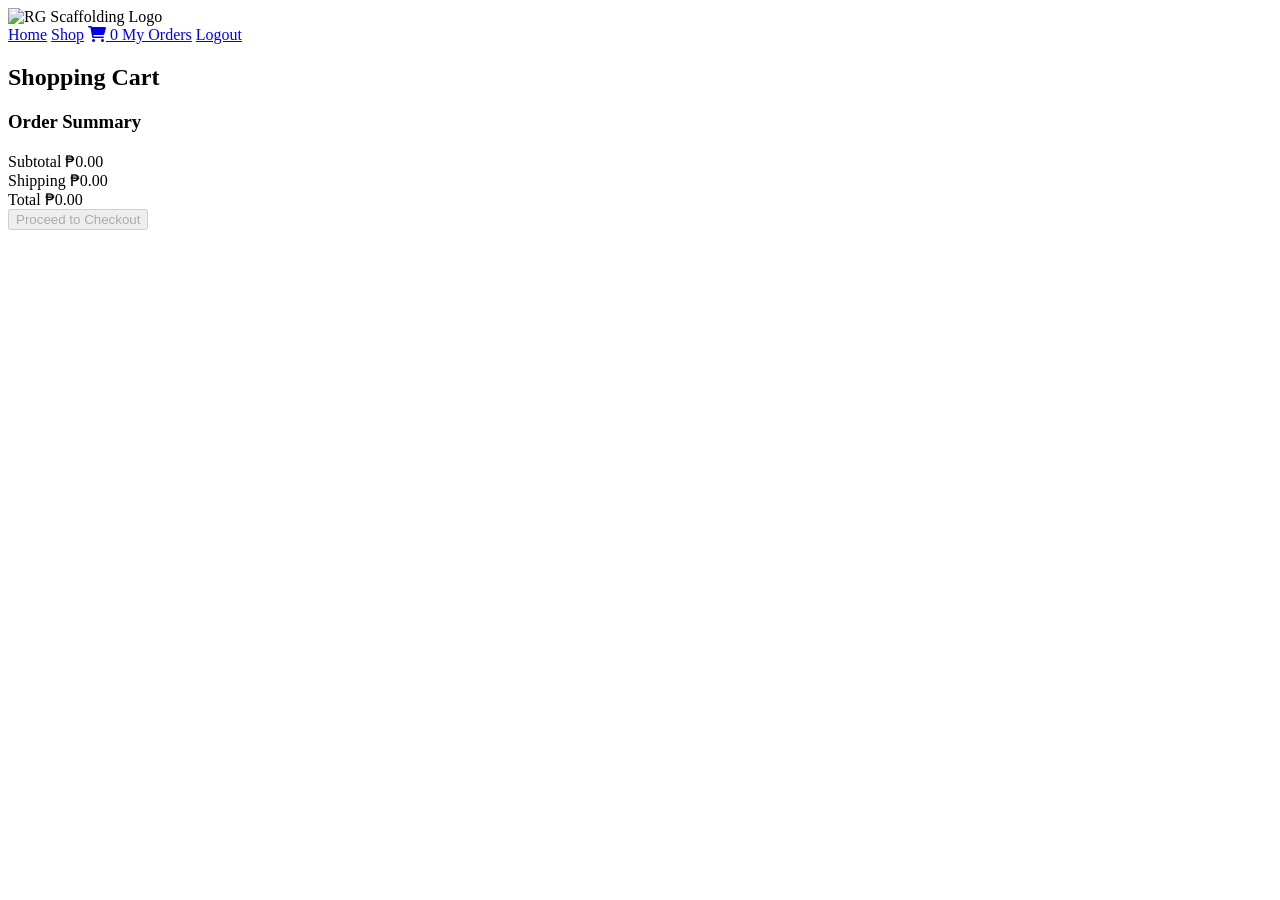
==== cart.html @ 0ffde08e "Add files via upload" ====
<!DOCTYPE html>
<html lang="en">
<head>
    <meta charset="UTF-8">
    <meta name="viewport" content="width=device-width, initial-scale=1.0">
    <title>Shopping Cart | RG Scaffolding</title>
    <link rel="icon" href="images/rgscaffolding-logo-32px.png" type="image/png">
    <link rel="stylesheet" href="css/styles.css">
    <link rel="stylesheet" href="css/cart.css">
    <link rel="stylesheet" href="https://cdnjs.cloudflare.com/ajax/libs/font-awesome/6.0.0/css/all.min.css">
</head>
<body>
    <nav class="main-nav">
        <div class="logo-container">
            <img src="images/rgscaffolding-logo-500px.png" alt="RG Scaffolding Logo" class="logo">
        </div>
        <div class="nav-links">
            <a href="index.html">Home</a>
            <a href="shop.html">Shop</a>
            <a href="#" class="active cart-link">
                <i class="fas fa-shopping-cart"></i>
                <span class="cart-count">0</span>
            </a>
            <a href="my-orders.html">My Orders</a>
            <a href="#" id="logoutBtn">Logout</a>
        </div>
    </nav>

    <main class="cart-container">
        <h2>Shopping Cart</h2>
        
        <div class="cart-content">
            <div class="cart-items">
                <!-- Cart items will be dynamically loaded here -->
            </div>

            <div class="cart-summary">
                <h3>Order Summary</h3>
                <div class="summary-item">
                    <span>Subtotal</span>
                    <span class="subtotal">₱0.00</span>
                </div>
                <div class="summary-item">
                    <span>Shipping</span>
                    <span class="shipping">₱0.00</span>
                </div>
                <div class="summary-item total">
                    <span>Total</span>
                    <span class="total-amount">₱0.00</span>
                </div>
                <button class="checkout-btn" disabled>Proceed to Checkout</button>
            </div>
        </div>
    </main>

    <!-- Load scripts in the correct order -->
    <script src="js/main.js"></script>
    <script src="js/cart.js"></script>
</body>
</html>
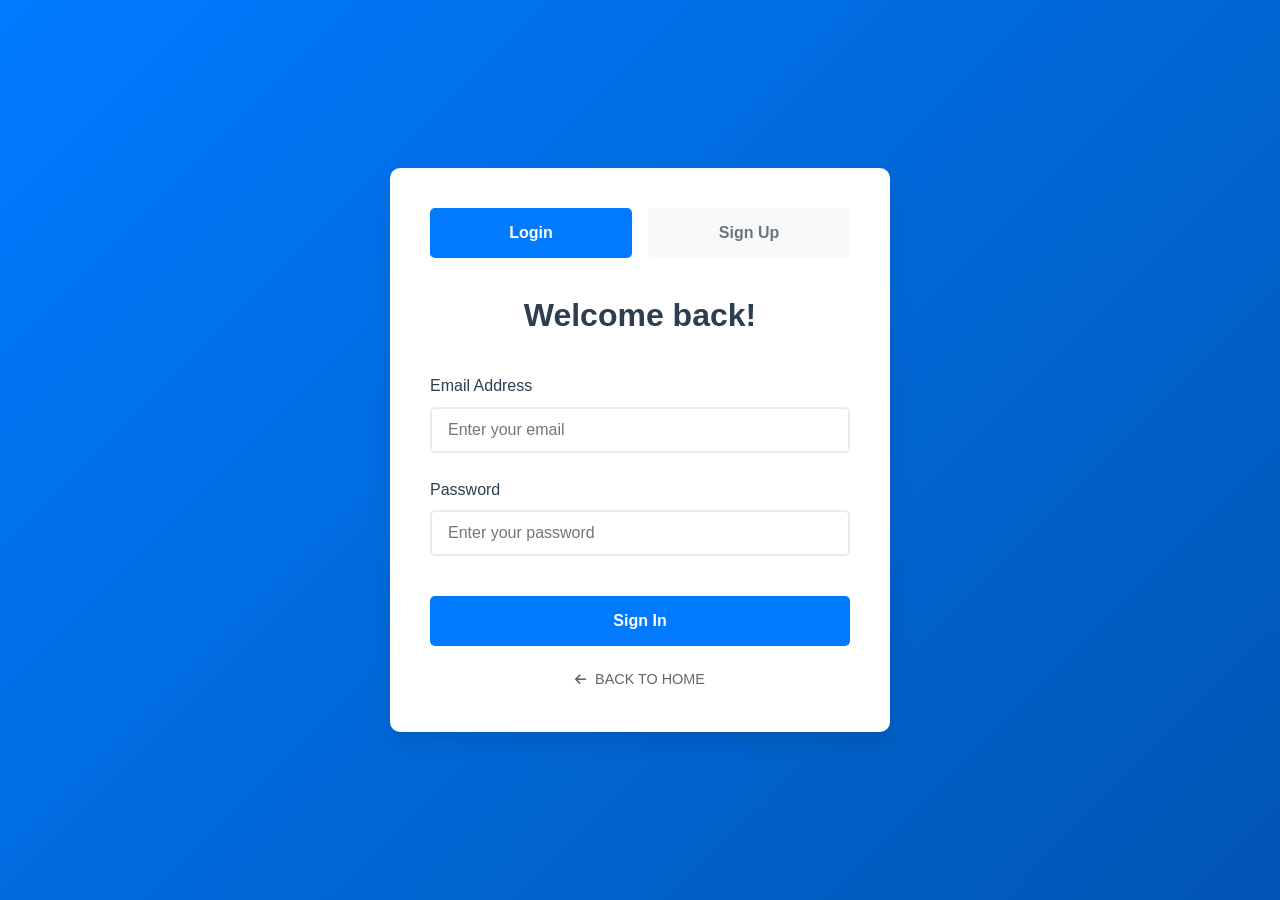
==== commit 6746efc8: "added meta information" ====
--- a/cart.html
+++ b/cart.html
@@ -1,14 +1,22 @@
 <!DOCTYPE html>
 <html lang="en">
-<head>
-    <meta charset="UTF-8">
-    <meta name="viewport" content="width=device-width, initial-scale=1.0">
-    <title>Shopping Cart | RG Scaffolding</title>
-    <link rel="icon" href="images/rgscaffolding-logo-32px.png" type="image/png">
-    <link rel="stylesheet" href="css/styles.css">
-    <link rel="stylesheet" href="css/cart.css">
-    <link rel="stylesheet" href="https://cdnjs.cloudflare.com/ajax/libs/font-awesome/6.0.0/css/all.min.css">
-</head>
+
+    <head>
+        <meta charset="UTF-8">
+        <meta name="viewport" content="width=device-width, initial-scale=1.0">
+        <meta name="description" content="This is RG Scaffolding's e-commerce website.">
+        <meta name="keywords" content="scaffolding, scaffold rental, scaffold sale, scaffolding services">
+        <meta name="author" content="Rhundei Zen Ballesteros, Mariel Gravidez, Rylie Julian Tengco">
+
+        <title>Shopping Cart | RG Scaffolding</title>
+
+        <link rel="icon" href="images/rgscaffolding-logo-32px.png" type="image/png">
+        
+        <link rel="stylesheet" href="css/styles.css">
+        <link rel="stylesheet" href="css/cart.css">
+        <link rel="stylesheet" href="https://cdnjs.cloudflare.com/ajax/libs/font-awesome/6.0.0/css/all.min.css">
+    </head>
+
 <body>
     <nav class="main-nav">
         <div class="logo-container">
@@ -57,4 +65,4 @@
     <script src="js/main.js"></script>
     <script src="js/cart.js"></script>
 </body>
-</html> +</html>
--- a/css/styles.css
+++ b/css/styles.css
@@ -0,0 +1,597 @@
+/* Reset and Base Styles */
+* {
+    margin: 0;
+    padding: 0;
+    box-sizing: border-box;
+}
+
+body {
+    font-family: 'Segoe UI', Tahoma, Geneva, Verdana, sans-serif;
+    line-height: 1.6;
+    color: #333;
+    background-color: #f8f9fa;
+}
+
+/* Navigation Styles */
+.main-nav {
+    background-color: #fff;
+    padding: 1rem 2rem;
+    box-shadow: 0 2px 8px rgba(0, 0, 0, 0.1);
+    display: flex;
+    justify-content: space-between;
+    align-items: center;
+    position: fixed;
+    top: 0;
+    left: 0;
+    right: 0;
+    z-index: 1000;
+    height: 80px;
+}
+
+.logo-container {
+    display: flex;
+    align-items: center;
+    gap: 1rem;
+}
+
+.logo {
+    width: 50px;
+    height: 50px;
+    object-fit: contain;
+}
+
+.logo-container h1 {
+    font-size: 1.5rem;
+    font-weight: 600;
+    color: #2c3e50;
+}
+
+.nav-links {
+    display: flex;
+    gap: 2rem;
+    align-items: center;
+}
+
+.nav-links a {
+    text-decoration: none;
+    color: #2c3e50;
+    font-weight: 500;
+    font-size: 1rem;
+    transition: all 0.3s ease;
+    padding: 0.5rem 1rem;
+    border-radius: 4px;
+}
+
+.nav-links a:hover {
+    color: #007bff;
+    background-color: #f8f9fa;
+}
+
+.nav-links a.active {
+    color: #007bff;
+    background-color: #e9ecef;
+}
+
+/* Hero Section */
+#hero {
+    height: 100vh;
+    background: linear-gradient(135deg, #007bff 0%, #0056b3 100%);
+    display: flex;
+    align-items: center;
+    justify-content: center;
+    text-align: center;
+    padding: 0 1rem;
+}
+
+.hero-content {
+    max-width: 800px;
+    color: #fff;
+    padding: 2rem;
+}
+
+.hero-content h2 {
+    font-size: 3.5rem;
+    font-weight: 700;
+    margin-bottom: 1rem;
+    line-height: 1.2;
+}
+
+.hero-content p {
+    font-size: 1.25rem;
+    margin-bottom: 2rem;
+    opacity: 0.9;
+}
+
+/* About Section */
+#about {
+    padding: 5rem 2rem;
+    background-color: #fff;
+    text-align: center;
+}
+
+#about h2 {
+    font-size: 2.5rem;
+    color: #2c3e50;
+    margin-bottom: 2rem;
+}
+
+#about p {
+    max-width: 800px;
+    margin: 0 auto;
+    font-size: 1.1rem;
+    color: #6c757d;
+}
+
+/* Gallery Section */
+#gallery {
+    padding: 5rem 2rem;
+    background-color: #f8f9fa;
+}
+
+#gallery h2 {
+    text-align: center;
+    font-size: 2.5rem;
+    color: #2c3e50;
+    margin-bottom: 3rem;
+}
+
+.product-gallery {
+    display: grid;
+    grid-template-columns: repeat(auto-fit, minmax(300px, 1fr));
+    gap: 2rem;
+    max-width: 1200px;
+    margin: 0 auto;
+}
+
+.product-card {
+    background: #fff;
+    border-radius: 10px;
+    overflow: hidden;
+    box-shadow: 0 4px 6px rgba(0, 0, 0, 0.1);
+    transition: transform 0.3s ease;
+}
+
+.product-card:hover {
+    transform: translateY(-5px);
+}
+
+.product-card img {
+    width: 100%;
+    height: 250px;
+    object-fit: cover;
+}
+
+.product-info {
+    padding: 1.5rem;
+}
+
+.product-info h3 {
+    font-size: 1.25rem;
+    margin-bottom: 0.5rem;
+    color: #2c3e50;
+}
+
+.product-info .price {
+    font-size: 1.5rem;
+    color: #007bff;
+    font-weight: 600;
+    margin-bottom: 1rem;
+}
+
+.product-info .description {
+    color: #6c757d;
+    margin-bottom: 1.5rem;
+}
+
+/* Contact Section */
+#contact {
+    padding: 5rem 2rem;
+    background-color: #fff;
+    text-align: center;
+}
+
+#contact h2 {
+    font-size: 2.5rem;
+    color: #2c3e50;
+    margin-bottom: 3rem;
+}
+
+.contact-info {
+    display: flex;
+    justify-content: center;
+    gap: 4rem;
+    margin-bottom: 3rem;
+}
+
+.contact-info div {
+    display: flex;
+    align-items: center;
+    gap: 1rem;
+}
+
+.contact-info i {
+    font-size: 1.5rem;
+    color: #007bff;
+}
+
+.contact-info p {
+    font-size: 1.1rem;
+    color: #6c757d;
+}
+
+.social-links {
+    display: flex;
+    justify-content: center;
+    gap: 2rem;
+}
+
+.social-link {
+    width: 50px;
+    height: 50px;
+    background-color: #f8f9fa;
+    border-radius: 50%;
+    display: flex;
+    align-items: center;
+    justify-content: center;
+    color: #007bff;
+    font-size: 1.5rem;
+    transition: all 0.3s ease;
+}
+
+.social-link:hover {
+    background-color: #007bff;
+    color: #fff;
+    transform: translateY(-3px);
+}
+
+/* Footer */
+footer {
+    background-color: #2c3e50;
+    color: #fff;
+    text-align: center;
+    padding: 2rem;
+}
+
+/* Button Styles */
+.btn, button {
+    padding: 0.75rem 1.5rem;
+    border: none;
+    border-radius: 5px;
+    cursor: pointer;
+    font-weight: 600;
+    transition: all 0.3s ease;
+}
+
+.cta-button {
+    background-color: #fff;
+    color: #007bff;
+    padding: 1rem 2.5rem;
+    text-decoration: none;
+    border-radius: 50px;
+    font-size: 1.1rem;
+    font-weight: 600;
+    display: inline-block;
+    transition: all 0.3s ease;
+    box-shadow: 0 4px 6px rgba(0, 0, 0, 0.1);
+}
+
+.cta-button:hover {
+    background-color: #007bff;
+    color: #fff;
+    transform: translateY(-2px);
+    box-shadow: 0 6px 8px rgba(0, 0, 0, 0.2);
+}
+
+/* Form Styles */
+.form-group {
+    margin-bottom: 1.5rem;
+}
+
+label {
+    display: block;
+    margin-bottom: 0.5rem;
+    font-weight: 500;
+    color: #2c3e50;
+}
+
+input[type="text"],
+input[type="email"],
+input[type="password"],
+input[type="tel"],
+input[type="number"],
+textarea,
+select {
+    width: 100%;
+    padding: 0.75rem;
+    border: 2px solid #e9ecef;
+    border-radius: 5px;
+    font-size: 1rem;
+    transition: all 0.3s ease;
+    background-color: #fff;
+}
+
+input:focus,
+textarea:focus,
+select:focus {
+    outline: none;
+    border-color: #007bff;
+    box-shadow: 0 0 0 3px rgba(0, 123, 255, 0.1);
+}
+
+/* Status Badge Styles */
+.status-badge {
+    padding: 0.25rem 0.75rem;
+    border-radius: 20px;
+    font-size: 0.875rem;
+    font-weight: 500;
+}
+
+.status-badge.processing {
+    background-color: #fff3cd;
+    color: #856404;
+}
+
+.status-badge.out-for-delivery {
+    background-color: #cce5ff;
+    color: #004085;
+}
+
+.status-badge.delivered {
+    background-color: #d4edda;
+    color: #155724;
+}
+
+.status-badge.completed {
+    background-color: #c3e6cb;
+    color: #155724;
+}
+
+/* Modal Styles */
+.modal {
+    display: none;
+    position: fixed;
+    top: 0;
+    left: 0;
+    width: 100%;
+    height: 100%;
+    background-color: rgba(0, 0, 0, 0.5);
+    z-index: 1100;
+}
+
+.modal-content {
+    background-color: #fff;
+    margin: 5% auto;
+    padding: 2rem;
+    border-radius: 8px;
+    max-width: 600px;
+    position: relative;
+}
+
+.close-modal {
+    position: absolute;
+    right: 1rem;
+    top: 1rem;
+    font-size: 1.5rem;
+    cursor: pointer;
+    color: #666;
+}
+
+/* Utility Classes */
+.text-center {
+    text-align: center;
+}
+
+.mt-1 { margin-top: 1rem; }
+.mt-2 { margin-top: 2rem; }
+.mb-1 { margin-bottom: 1rem; }
+.mb-2 { margin-bottom: 2rem; }
+
+/* Responsive Design */
+@media (max-width: 992px) {
+    .hero-content h2 {
+        font-size: 3rem;
+    }
+    
+    .contact-info {
+        flex-direction: column;
+        gap: 2rem;
+    }
+}
+
+@media (max-width: 768px) {
+    .main-nav {
+        padding: 1rem;
+    }
+
+    .nav-links {
+        display: none;
+    }
+
+    .hero-content h2 {
+        font-size: 2.5rem;
+    }
+
+    #about,
+    #gallery,
+    #contact {
+        padding: 3rem 1rem;
+    }
+
+    .product-gallery {
+        grid-template-columns: repeat(auto-fit, minmax(250px, 1fr));
+    }
+}
+
+@media (max-width: 576px) {
+    .hero-content h2 {
+        font-size: 2rem;
+    }
+
+    .hero-content p {
+        font-size: 1.1rem;
+    }
+
+    .social-links {
+        gap: 1rem;
+    }
+}
+
+/* Notification System */
+.notification {
+    position: fixed;
+    bottom: 20px;
+    right: 20px;
+    padding: 1rem 2rem;
+    border-radius: 8px;
+    color: #fff;
+    font-weight: 500;
+    z-index: 1000;
+    display: flex;
+    align-items: center;
+    gap: 0.5rem;
+    box-shadow: 0 4px 6px rgba(0, 0, 0, 0.1);
+    animation: slideIn 0.3s ease-out, fadeOut 0.3s ease-out 2.7s;
+    max-width: 300px;
+}
+
+.notification.success {
+    background-color: #28a745;
+}
+
+.notification.error {
+    background-color: #dc3545;
+}
+
+.notification i {
+    font-size: 1.2rem;
+}
+
+@keyframes slideIn {
+    from {
+        transform: translateX(100%);
+        opacity: 0;
+    }
+    to {
+        transform: translateX(0);
+        opacity: 1;
+    }
+}
+
+@keyframes fadeOut {
+    from {
+        opacity: 1;
+    }
+    to {
+        opacity: 0;
+    }
+}
+
+/* Design Additions by Mariel */
+
+#hero span {
+font-size: 4.5rem;
+    color: black;
+    text-transform: uppercase;
+}
+
+a {
+    text-transform: uppercase;
+}
+
+#about p {
+    text-align: justify;
+    text-indent: 50px;
+}
+
+ul {
+    list-style-position: inside;
+}
+
+.logo {
+    width: 80px;
+    height: 80px;
+    object-fit: contain;
+}
+
+#hero img {
+    width: 100%;
+    max-width: 300px; 
+    height: auto;
+}
+
+#gallery p {
+    color: #6c757d;
+    text-align: center;
+    font-size: 1.25rem;
+    margin-bottom: 2rem;
+    opacity: 0.9;
+}
+
+#gallery h2 {
+    margin-bottom: 0;
+}
+
+#carousell-logo {
+    width: 30px;
+    height: auto;
+}
+
+footer {
+    background-color: rgb(38, 126, 226);
+    color: white;
+}
+
+.section {
+    min-height: 100vh;
+    padding: 30px 20px;
+}
+
+.section h2 {
+    font-size: 2rem;
+    margin-bottom: 10px;
+}
+
+.section p {
+    font-size: 1rem;
+    line-height: 1.5;
+}
+
+#services {
+    display: flex;
+    flex-direction: column;
+    align-items: center;
+    justify-content: center;
+    text-align: center;
+}
+
+#services h2 {
+    font-size: 2.5rem;
+    margin-bottom: 20px;
+}
+
+#services .cards {
+    display: flex;
+    flex-wrap: wrap;
+    justify-content: center;
+    gap: 30px;
+    padding: 20px 0;
+}
+
+#services .card {
+    background-color: white;
+    box-shadow: 0 2px 4px rgba(0, 0, 0, 0.1);
+    border-radius: 8px;
+    width: 300px;
+    text-align: center;
+}
+
+#services .card img {
+    width: 100%;
+    border-radius: 8px 8px 0 0;
+}
+
+#services .card p {
+    padding: 15px;
+    font-size: 1rem;
+    color: #333;
+}
--- a/css/cart.css
+++ b/css/cart.css
@@ -0,0 +1,222 @@
+.cart-container {
+    max-width: 1200px;
+    margin: 2rem auto;
+    padding: 0 1rem;
+}
+
+.cart-container h2 {
+    margin-bottom: 2rem;
+    color: #333;
+}
+
+.cart-content {
+    display: grid;
+    grid-template-columns: 2fr 1fr;
+    gap: 2rem;
+}
+
+/* Cart Items */
+.cart-items {
+    background-color: #fff;
+    border-radius: 8px;
+    box-shadow: 0 2px 4px rgba(0, 0, 0, 0.1);
+    padding: 1.5rem;
+}
+
+.cart-item {
+    display: grid;
+    grid-template-columns: auto 1fr auto;
+    gap: 1.5rem;
+    padding: 1rem 0;
+    border-bottom: 1px solid #eee;
+}
+
+.cart-item:last-child {
+    border-bottom: none;
+}
+
+.cart-item img {
+    width: 100px;
+    height: 100px;
+    object-fit: cover;
+    border-radius: 4px;
+}
+
+.item-details {
+    display: flex;
+    flex-direction: column;
+    justify-content: space-between;
+}
+
+.item-details h3 {
+    margin-bottom: 0.5rem;
+    font-size: 1.1rem;
+}
+
+.item-details .price {
+    color: #007bff;
+    font-weight: 600;
+    font-size: 1.1rem;
+}
+
+.quantity-controls {
+    display: flex;
+    align-items: center;
+    gap: 0.5rem;
+    margin-top: 0.5rem;
+}
+
+.quantity-btn {
+    background-color: #f8f9fa;
+    border: 1px solid #ddd;
+    width: 30px;
+    height: 30px;
+    border-radius: 4px;
+    display: flex;
+    align-items: center;
+    justify-content: center;
+    cursor: pointer;
+    transition: all 0.3s ease;
+}
+
+.quantity-btn:hover {
+    background-color: #e9ecef;
+}
+
+.quantity-input {
+    width: 50px;
+    text-align: center;
+    border: 1px solid #ddd;
+    border-radius: 4px;
+    padding: 0.25rem;
+}
+
+.remove-item {
+    background: none;
+    border: none;
+    color: #dc3545;
+    cursor: pointer;
+    transition: color 0.3s ease;
+}
+
+.remove-item:hover {
+    color: #c82333;
+}
+
+/* Cart Summary */
+.cart-summary {
+    background-color: #fff;
+    border-radius: 8px;
+    box-shadow: 0 2px 4px rgba(0, 0, 0, 0.1);
+    padding: 1.5rem;
+    height: fit-content;
+    position: sticky;
+    top: 100px;
+}
+
+.cart-summary h3 {
+    margin-bottom: 1.5rem;
+    color: #333;
+}
+
+.summary-item {
+    display: flex;
+    justify-content: space-between;
+    margin-bottom: 1rem;
+    color: #666;
+}
+
+.summary-item.total {
+    margin-top: 1rem;
+    padding-top: 1rem;
+    border-top: 1px solid #eee;
+    color: #333;
+    font-weight: 600;
+    font-size: 1.1rem;
+}
+
+.checkout-btn {
+    width: 100%;
+    background-color: #007bff;
+    color: #fff;
+    padding: 1rem;
+    border: none;
+    border-radius: 4px;
+    font-weight: 600;
+    cursor: pointer;
+    transition: background-color 0.3s ease;
+    margin-top: 1rem;
+}
+
+.checkout-btn:hover {
+    background-color: #0056b3;
+}
+
+/* Empty Cart State */
+.empty-cart {
+    text-align: center;
+    padding: 3rem;
+}
+
+.empty-cart i {
+    font-size: 4rem;
+    color: #ddd;
+    margin-bottom: 1rem;
+}
+
+.empty-cart p {
+    color: #666;
+    margin-bottom: 1.5rem;
+}
+
+.continue-shopping {
+    display: inline-block;
+    background-color: #007bff;
+    color: #fff;
+    padding: 0.75rem 1.5rem;
+    text-decoration: none;
+    border-radius: 4px;
+    transition: background-color 0.3s ease;
+}
+
+.continue-shopping:hover {
+    background-color: #0056b3;
+}
+
+/* Responsive Design */
+@media (max-width: 992px) {
+    .cart-content {
+        grid-template-columns: 3fr 2fr;
+    }
+}
+
+@media (max-width: 768px) {
+    .cart-content {
+        grid-template-columns: 1fr;
+    }
+
+    .cart-summary {
+        position: static;
+        order: -1;
+    }
+
+    .cart-item {
+        grid-template-columns: auto 1fr;
+    }
+
+    .remove-item {
+        grid-column: 1 / -1;
+        justify-self: end;
+    }
+}
+
+@media (max-width: 576px) {
+    .cart-item img {
+        width: 80px;
+        height: 80px;
+    }
+
+    .quantity-controls {
+        flex-wrap: wrap;
+    }
+} 
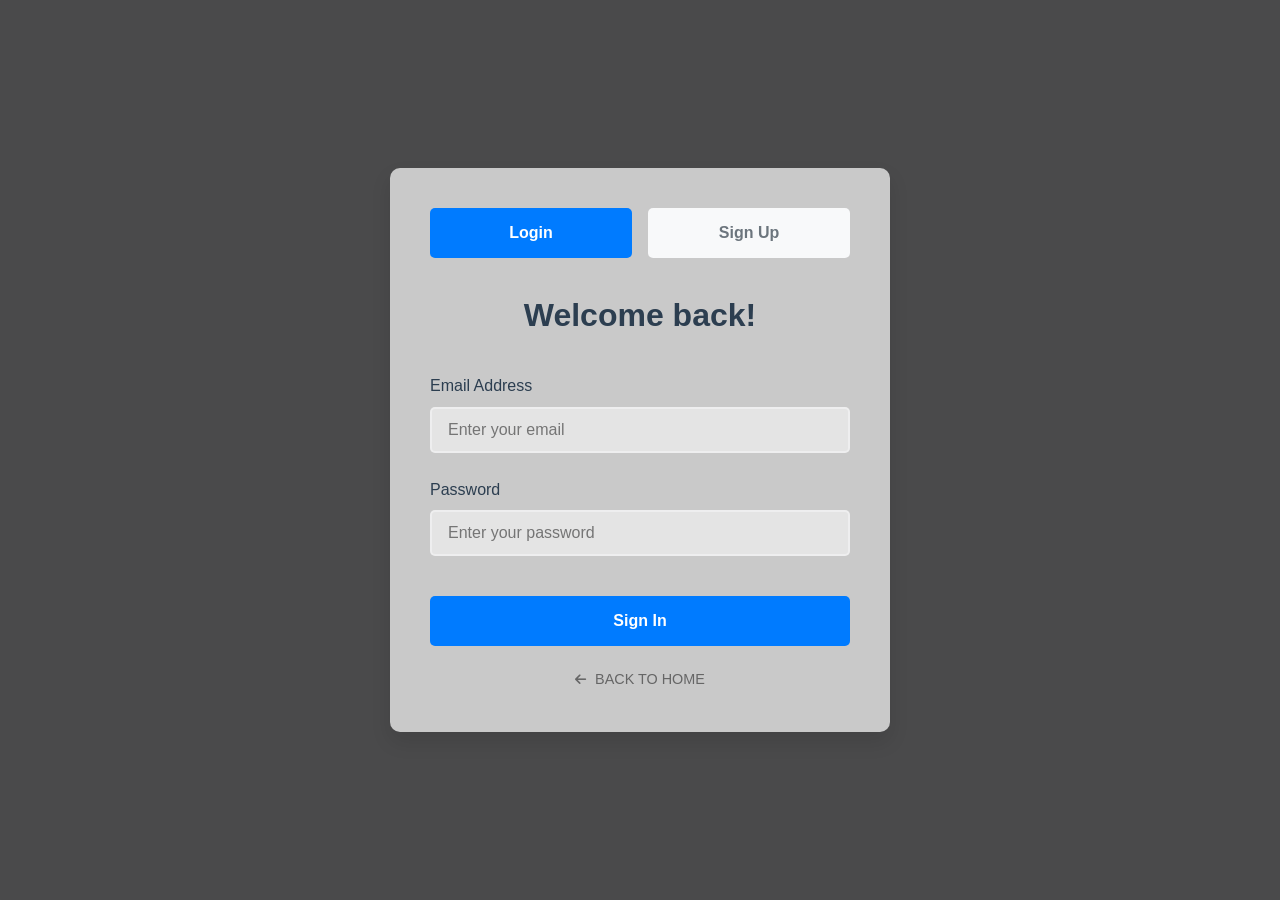
==== commit 970eac3c: "mwehehe" ====
--- a/cart.html
+++ b/cart.html
@@ -6,7 +6,7 @@
         <meta name="viewport" content="width=device-width, initial-scale=1.0">
         <meta name="description" content="This is RG Scaffolding's e-commerce website.">
         <meta name="keywords" content="scaffolding, scaffold rental, scaffold sale, scaffolding services">
-        <meta name="author" content="Rhundei Zen Ballesteros, Mariel Gravidez, Rylie Julian Tengco">
+        <meta name="author" content="Rhundei Zen Ballesteros, Mariel Gravidez, Julian Rylie Tengco">
 
         <title>Shopping Cart | RG Scaffolding</title>
 
--- a/css/styles.css
+++ b/css/styles.css
@@ -125,7 +125,7 @@
 /* Gallery Section */
 #gallery {
     padding: 5rem 2rem;
-    background-color: #f8f9fa;
+    background-color: #fff;
 }
 
 #gallery h2 {
@@ -186,7 +186,7 @@
 /* Contact Section */
 #contact {
     padding: 5rem 2rem;
-    background-color: #fff;
+    background-color: #f8f9fa;
     text-align: center;
 }
 
@@ -244,6 +244,10 @@
     transform: translateY(-3px);
 }
 
+.social-links a:nth-child(2):hover {
+    background-color:#f12d2f;
+}
+
 /* Footer */
 footer {
     background-color: #2c3e50;
@@ -253,7 +257,8 @@
 }
 
 /* Button Styles */
-.btn, button {
+.btn,
+button {
     padding: 0.75rem 1.5rem;
     border: none;
     border-radius: 5px;
@@ -263,8 +268,8 @@
 }
 
 .cta-button {
-    background-color: #fff;
-    color: #007bff;
+    background-color: #007bff;
+    color: #ffffff;
     padding: 1rem 2.5rem;
     text-decoration: none;
     border-radius: 50px;
@@ -381,17 +386,28 @@
     text-align: center;
 }
 
-.mt-1 { margin-top: 1rem; }
-.mt-2 { margin-top: 2rem; }
-.mb-1 { margin-bottom: 1rem; }
-.mb-2 { margin-bottom: 2rem; }
+.mt-1 {
+    margin-top: 1rem;
+}
+
+.mt-2 {
+    margin-top: 2rem;
+}
+
+.mb-1 {
+    margin-bottom: 1rem;
+}
+
+.mb-2 {
+    margin-bottom: 2rem;
+}
 
 /* Responsive Design */
 @media (max-width: 992px) {
     .hero-content h2 {
         font-size: 3rem;
     }
-    
+
     .contact-info {
         flex-direction: column;
         gap: 2rem;
@@ -471,6 +487,7 @@
         transform: translateX(100%);
         opacity: 0;
     }
+
     to {
         transform: translateX(0);
         opacity: 1;
@@ -481,18 +498,13 @@
     from {
         opacity: 1;
     }
+
     to {
         opacity: 0;
     }
 }
 
 /* Design Additions by Mariel */
-
-#hero span {
-font-size: 4.5rem;
-    color: black;
-    text-transform: uppercase;
-}
 
 a {
     text-transform: uppercase;
@@ -513,10 +525,11 @@
     object-fit: contain;
 }
 
-#hero img {
-    width: 100%;
-    max-width: 300px; 
+#hero img.logo {
+    max-width: 500px;
+    width: 100%;
     height: auto;
+    filter: brightness(1.5) saturate(2) contrast(1.2);
 }
 
 #gallery p {
@@ -542,7 +555,6 @@
 }
 
 .section {
-    min-height: 100vh;
     padding: 30px 20px;
 }
 
@@ -562,11 +574,18 @@
     align-items: center;
     justify-content: center;
     text-align: center;
+    padding: 70px;
 }
 
 #services h2 {
+    color: #2c3e50;
     font-size: 2.5rem;
     margin-bottom: 20px;
+}
+
+#services h3 {
+    color: #2c3e50;
+    font-size: 1.5rem;
 }
 
 #services .cards {
@@ -581,8 +600,10 @@
     background-color: white;
     box-shadow: 0 2px 4px rgba(0, 0, 0, 0.1);
     border-radius: 8px;
-    width: 300px;
-    text-align: center;
+    max-width: 400px;
+    text-align: center;
+    padding: 15px;
+    transition: all 0.3s ease;
 }
 
 #services .card img {
@@ -591,7 +612,130 @@
 }
 
 #services .card p {
-    padding: 15px;
+    padding: 20px;
     font-size: 1rem;
-    color: #333;
+    color: #6c757d;
+    text-align: center;
+}
+
+#hero {
+    position: relative;
+    height: 100vh;
+    width: 100%;
+    display: flex;
+    align-items: center;
+    justify-content: center;
+    text-align: center;
+    padding: 0 1rem;
+    color: #fff;
+    overflow: hidden;
+}
+
+#hero::before {
+    content: "";
+    position: absolute;
+    top: 0;
+    left: 0;
+    width: 100%;
+    height: 100%;
+    background: rgba(0, 0, 0, 0.8);
+    backdrop-filter: blur(1px);
+    z-index: 1;
+}
+
+#hero .slideshow {
+    position: absolute;
+    top: 0;
+    left: 0;
+    width: 100%;
+    height: 100%;
+    z-index: 0;
+}
+
+#hero .slideshow img {
+    width: 100%;
+    height: 100%;
+    object-fit: cover;
+    position: absolute;
+    top: 0;
+    left: 0;
+    opacity: 0;
+    animation: slideShow 25s infinite;
+}
+
+#hero .slideshow img:nth-child(1) {
+    animation-delay: 0s;
+}
+
+#hero .slideshow img:nth-child(2) {
+    animation-delay: 5s;
+}
+
+#hero .slideshow img:nth-child(3) {
+    animation-delay: 10s;
+}
+
+#hero .slideshow img:nth-child(4) {
+    animation-delay: 15s;
+}
+
+#hero .slideshow img:nth-child(5) {
+    animation-delay: 20s;
+}
+
+@keyframes slideShow {
+    0% {
+        opacity: 0;
+    }
+
+    10% {
+        opacity: 1;
+    }
+
+    30% {
+        opacity: 1;
+    }
+
+    40% {
+        opacity: 0;
+    }
+
+    100% {
+        opacity: 0;
+    }
+}
+
+.hero-content {
+    position: relative;
+    z-index: 1;
+    max-width: 20000px;
+    padding: 2rem;
+    color: #fff;
+}
+
+#hero p {
+    filter: drop-shadow(1px 1px 5px rgb(0, 0, 0));
+}
+
+#hero h2 {
+    font-size: 7rem;
+    filter: drop-shadow(1px 1px 5px rgb(0, 0, 0));
+}
+
+#services i {
+    padding-top: 20px;
+    font-size: 1.5rem;
+    color: #007bff;
+}
+
+#services .card:hover {
+    transform: translateY(-5px);
+}
+
+#carousell-logo {
+    transition: opacity 0.05s ease;
+}
+
+.social-link:hover #carousell-logo {
+    content: url('../images/landing_page/carousell-logo-hover.png');
 }
